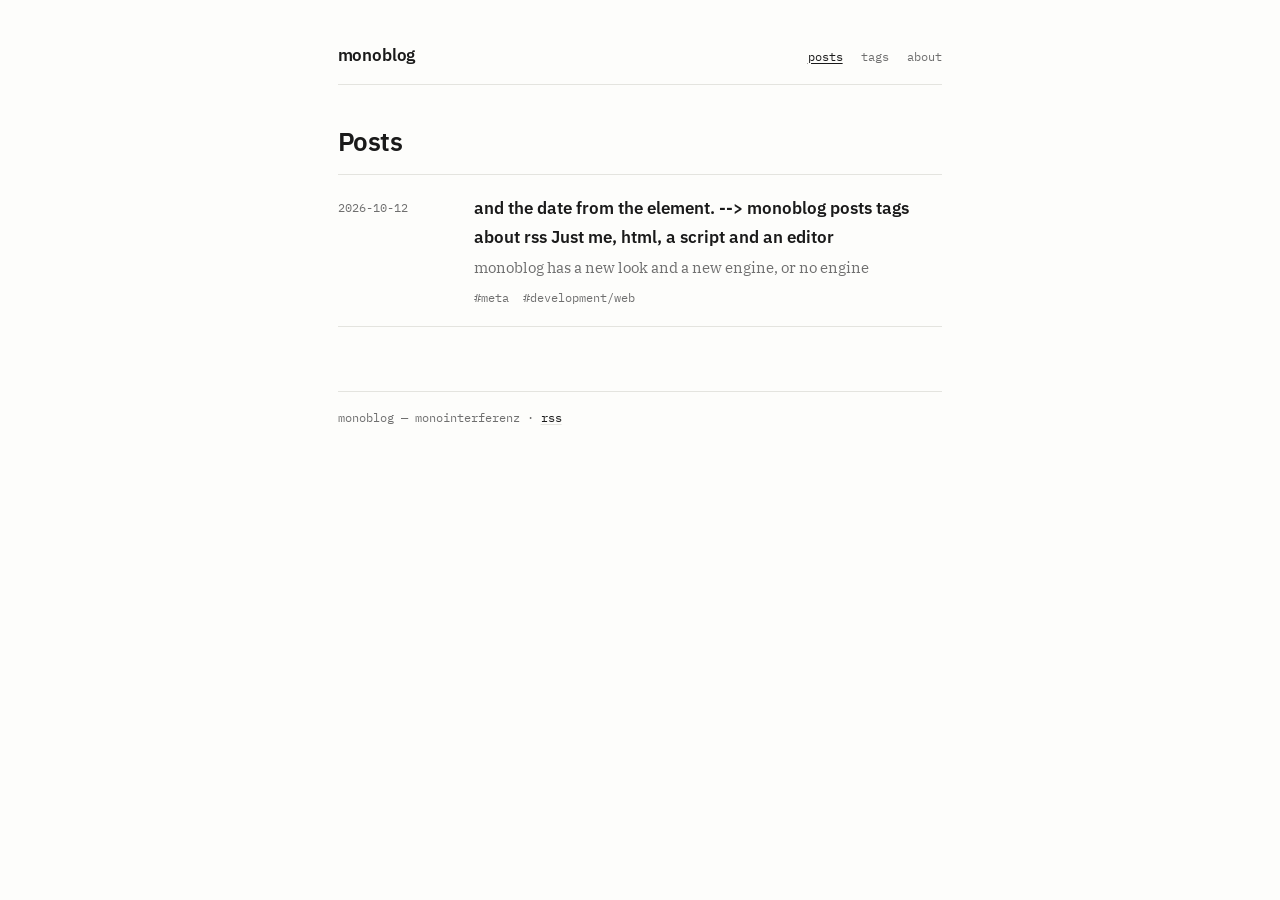
==== index.html @ d0c4cbe8 "Hello World" ====
<!doctype html>
<html lang="en">
<head>
<meta charset="utf-8">
<meta name="viewport" content="width=device-width, initial-scale=1">
<meta name="color-scheme" content="light dark">
<title>monoblog — posts</title>
<meta name="generator" content="yoctoblog">
<link rel="preconnect" href="https://fonts.googleapis.com">
<link rel="preconnect" href="https://fonts.gstatic.com" crossorigin>
<link rel="stylesheet" href="https://fonts.googleapis.com/css2?family=IBM+Plex+Mono:wght@400;500&amp;family=IBM+Plex+Sans:wght@400;500;600&amp;family=IBM+Plex+Serif:ital,wght@0,400;0,600;1,400&amp;display=swap">
<link rel="alternate" type="application/rss+xml" title="monoblog" href="feed.xml">
<link rel="stylesheet" href="style.css">
</head>
<body>
<div class="wrap">
<header class="site-header">
  <a class="site-title" href="index.html">monoblog</a>
  <nav class="site-nav">
    <a href="index.html" aria-current="page">posts</a>
    <a href="tags/index.html">tags</a>
    <a href="about.html">about</a>
  </nav>
</header>
<main>
<h1 class="page-title">Posts</h1>
<ul class="post-list">
  <li class="post-item">
    <time class="post-date" datetime="2026-10-12">2026-10-12</time>
    <div class="post-main">
      <a class="post-title" href="posts/2026-10-12-me-html-editor.html">and the date from the element. --&gt; monoblog posts tags about rss Just me, html, a script and an editor</a>
      <p class="post-summary">monoblog has a new look and a new engine, or no engine</p>
      <p class="post-tags"><a class="tag" href="tags/meta/index.html">#meta</a><a class="tag" href="tags/development/web/index.html">#development/web</a></p>
    </div>
  </li>
</ul>
</main>
<footer class="site-footer">
  <p>monoblog — monointerferenz · <a href="feed.xml">rss</a></p>
</footer>
</div>
</body>
</html>
---- style.css ----
/* ---------------------------------------------------------------------------
   yoctoblog — a small, nearly-plaintext stylesheet
   Fonts: IBM Plex Sans / Serif / Mono (loaded from the CDN in each page head)
   --------------------------------------------------------------------------- */

:root {
  --sans: "IBM Plex Sans", system-ui, -apple-system, "Segoe UI", sans-serif;
  --serif: "IBM Plex Serif", Georgia, "Times New Roman", serif;
  --mono: "IBM Plex Mono", ui-monospace, SFMono-Regular, Menlo, monospace;

  --bg: #fdfdfb;
  --fg: #1a1a1a;
  --muted: #6f6f6f;
  --rule: #e4e4df;
  --accent: #0b5fce;

  --measure: 41rem;
  --pad: clamp(1.1rem, 4vw, 1.6rem);
}

@media (prefers-color-scheme: dark) {
  :root {
    --bg: #121212;
    --fg: #e7e7e3;
    --muted: #9b9b96;
    --rule: #2c2c2c;
    --accent: #8ab4ff;
  }
}

*,
*::before,
*::after { box-sizing: border-box; }

html { -webkit-text-size-adjust: 100%; }

body {
  margin: 0;
  background: var(--bg);
  color: var(--fg);
  font-family: var(--serif);
  font-size: clamp(1rem, 0.96rem + 0.2vw, 1.09rem);
  line-height: 1.65;
  overflow-wrap: break-word;
  text-rendering: optimizeLegibility;
  -webkit-font-smoothing: antialiased;
}

.wrap {
  max-width: var(--measure);
  margin: 0 auto;
  padding: 2.6rem var(--pad) 5rem;
}

.video-container {
  position: relative;
  padding-bottom: 56.25%; /* 16:9 */
  height: 0;
}
.video-container iframe {
  position: absolute;
  top: 0;
  left: 0;
  width: 100%;
  height: 100%;
}

/* --- links ---------------------------------------------------------------- */

a {
  color: var(--fg);
  text-decoration: underline;
  text-decoration-color: var(--rule);
  text-decoration-thickness: 0.06em;
  text-underline-offset: 0.16em;
}
a:hover { text-decoration-color: currentColor; }

:focus-visible {
  outline: 2px solid var(--accent);
  outline-offset: 2px;
  border-radius: 2px;
}

::selection { background: var(--accent); color: #fff; }

/* --- header / footer ------------------------------------------------------ */

.site-header {
  display: flex;
  flex-wrap: wrap;
  align-items: baseline;
  justify-content: space-between;
  gap: 0.5rem 1.5rem;
  padding-bottom: 0.9rem;
  margin-bottom: 2.6rem;
  border-bottom: 1px solid var(--rule);
}

.site-title {
  font-family: var(--sans);
  font-weight: 600;
  font-size: 1.05rem;
  letter-spacing: -0.01em;
  text-decoration: none;
}
.site-title:hover { text-decoration: underline; }

.site-nav {
  display: flex;
  gap: 1.15rem;
  font-family: var(--mono);
  font-size: 0.78rem;
}
.site-nav a { color: var(--muted); text-decoration: none; }
.site-nav a:hover,
.site-nav a[aria-current="page"] { color: var(--fg); text-decoration: underline; }

.site-footer {
  margin-top: 4rem;
  padding-top: 1rem;
  border-top: 1px solid var(--rule);
  font-family: var(--mono);
  font-size: 0.74rem;
  color: var(--muted);
}
.site-footer p { margin: 0; }

/* --- typography ----------------------------------------------------------- */

h1, h2, h3, h4 {
  font-family: var(--sans);
  font-weight: 600;
  line-height: 1.25;
  letter-spacing: -0.015em;
}
h1 { font-size: 1.6rem; margin: 0 0 1rem; }
h2 { font-size: 1.24rem; margin: 2.3rem 0 0.7rem; }
h3 { font-size: 1.05rem; margin: 1.8rem 0 0.5rem; }
p { margin: 0 0 1.1rem; }
ul, ol { margin: 0 0 1.1rem; padding-left: 1.4rem; }
li { margin: 0.25rem 0; }
hr { border: 0; border-top: 1px solid var(--rule); margin: 2.5rem 0; }
.muted { color: var(--muted); }

blockquote {
  margin: 1.5rem 0;
  padding: 0.1rem 0 0.1rem 1.1rem;
  border-left: 2px solid var(--rule);
  color: var(--muted);
}
blockquote p:last-child { margin-bottom: 0; }

img, svg, video { max-width: 100%; height: auto; }

figure { margin: 1.6rem 0; }
figcaption {
  margin-top: 0.45rem;
  font-family: var(--mono);
  font-size: 0.74rem;
  color: var(--muted);
}

table { width: 100%; border-collapse: collapse; font-size: 0.92rem; }
th, td { text-align: left; padding: 0.4rem 0.6rem; border-bottom: 1px solid var(--rule); }

code, kbd, samp { font-family: var(--mono); font-size: 0.85em; }
code { background: rgba(0, 0, 0, 0.045); padding: 0.08em 0.32em; border-radius: 3px; }
pre {
  font-family: var(--mono);
  font-size: 0.82rem;
  line-height: 1.55;
  background: rgba(0, 0, 0, 0.04);
  border-radius: 4px;
  padding: 0.9rem 1rem;
  margin: 0 0 1.2rem;
  overflow-x: auto;
}
pre code { background: none; padding: 0; font-size: inherit; }

@media (prefers-color-scheme: dark) {
  code { background: rgba(255, 255, 255, 0.08); }
  pre { background: rgba(255, 255, 255, 0.06); }
}

/* --- page title ----------------------------------------------------------- */

.page-title { font-family: var(--sans); }

/* --- post list (front page & tag pages) ----------------------------------- */

.post-list { list-style: none; margin: 0; padding: 0; }

.post-item {
  display: grid;
  grid-template-columns: 7rem 1fr;
  column-gap: 1.5rem;
  padding: 1.15rem 0;
  border-bottom: 1px solid var(--rule);
}
.post-item:first-child { border-top: 1px solid var(--rule); }

.post-date {
  font-family: var(--mono);
  font-size: 0.76rem;
  color: var(--muted);
  padding-top: 0.25rem;
  white-space: nowrap;
}

.post-title {
  font-family: var(--sans);
  font-weight: 600;
  font-size: 1.06rem;
  text-decoration: none;
}
.post-title:hover { text-decoration: underline; }

.post-summary {
  margin: 0.3rem 0 0;
  color: var(--muted);
  font-size: 0.95rem;
  line-height: 1.55;
}

.post-tags {
  display: flex;
  flex-wrap: wrap;
  gap: 0.15rem 0.9rem;
  margin: 0.5rem 0 0;
  font-family: var(--mono);
  font-size: 0.74rem;
}
.post-tags .tag { color: var(--muted); text-decoration: none; }
.post-tags .tag:hover { color: var(--fg); text-decoration: underline; }

@media (max-width: 34rem) {
  .post-item { grid-template-columns: 1fr; row-gap: 0.15rem; }
  .post-date { padding-top: 0; }
}

/* --- tag tree (tags index) ------------------------------------------------ */

.tag-tree {
  list-style: none;
  margin: 0;
  padding: 0;
  font-family: var(--mono);
  font-size: 0.85rem;
}
.tag-tree ul {
  list-style: none;
  margin: 0.15rem 0 0.15rem 0.35rem;
  padding-left: 0.9rem;
  border-left: 1px solid var(--rule);
}
.tag-tree li { padding: 0.16rem 0; }
.tag-tree a { text-decoration: none; }
.tag-tree a:hover { text-decoration: underline; }
.tag-count { color: var(--muted); }

.subtags {
  display: flex;
  flex-wrap: wrap;
  align-items: baseline;
  gap: 0.15rem 0.9rem;
  margin: 0 0 1.6rem;
  font-family: var(--mono);
  font-size: 0.76rem;
}
.subtags .label { color: var(--muted); }
.subtags .tag { color: var(--muted); text-decoration: none; }
.subtags .tag:hover { color: var(--fg); text-decoration: underline; }

/* --- breadcrumb ----------------------------------------------------------- */

.breadcrumb {
  margin: 0 0 0.7rem;
  font-family: var(--mono);
  font-size: 0.76rem;
  color: var(--muted);
}
.breadcrumb a { color: var(--muted); }
.breadcrumb .sep { padding: 0 0.35rem; color: var(--rule); }
.breadcrumb .current { color: var(--fg); }

.tag-count { font-family: var(--mono); font-size: 0.76rem; }

/* --- single post ---------------------------------------------------------- */

.post-header { margin-bottom: 2rem; }
.post-header h1 { margin-bottom: 0.35rem; }
.post-header .post-date { display: block; padding-top: 0; }

.post-footer {
  display: flex;
  flex-wrap: wrap;
  align-items: baseline;
  gap: 0.15rem 1rem;
  margin-top: 3rem;
  padding-top: 1rem;
  border-top: 1px solid var(--rule);
}
.post-footer .label {
  font-family: var(--mono);
  font-size: 0.74rem;
  color: var(--muted);
}
.post-footer .post-tags { margin: 0; }

/* --- syntax highlighting (Prism token classes) ---------------------------- */
/* We skip Prism's own theme and colour the tokens to match the site. */

:root {
  --code-comment: #6e7781;
  --code-keyword: #cf222e;
  --code-string: #0a3069;
  --code-number: #0550ae;
  --code-function: #8250df;
  --code-tag: #116329;
}

@media (prefers-color-scheme: dark) {
  :root {
    --code-comment: #8b949e;
    --code-keyword: #ff7b72;
    --code-string: #a5d6ff;
    --code-number: #79c0ff;
    --code-function: #d2a8ff;
    --code-tag: #7ee787;
  }
}

.token.comment,
.token.prolog,
.token.doctype,
.token.cdata { color: var(--code-comment); font-style: italic; }

.token.punctuation { color: var(--muted); }

.token.keyword,
.token.atrule,
.token.rule { color: var(--code-keyword); }

.token.string,
.token.char,
.token.attr-value,
.token.builtin,
.token.inserted,
.token.selector { color: var(--code-string); }

.token.number,
.token.boolean,
.token.constant,
.token.symbol { color: var(--code-number); }

.token.function,
.token.class-name { color: var(--code-function); }

.token.tag,
.token.attr-name,
.token.property,
.token.variable,
.token.regex { color: var(--code-tag); }

.token.operator,
.token.entity,
.token.url { color: var(--fg); }

.token.deleted { color: var(--code-keyword); }
.token.important { font-weight: 600; }
.token.italic { font-style: italic; }
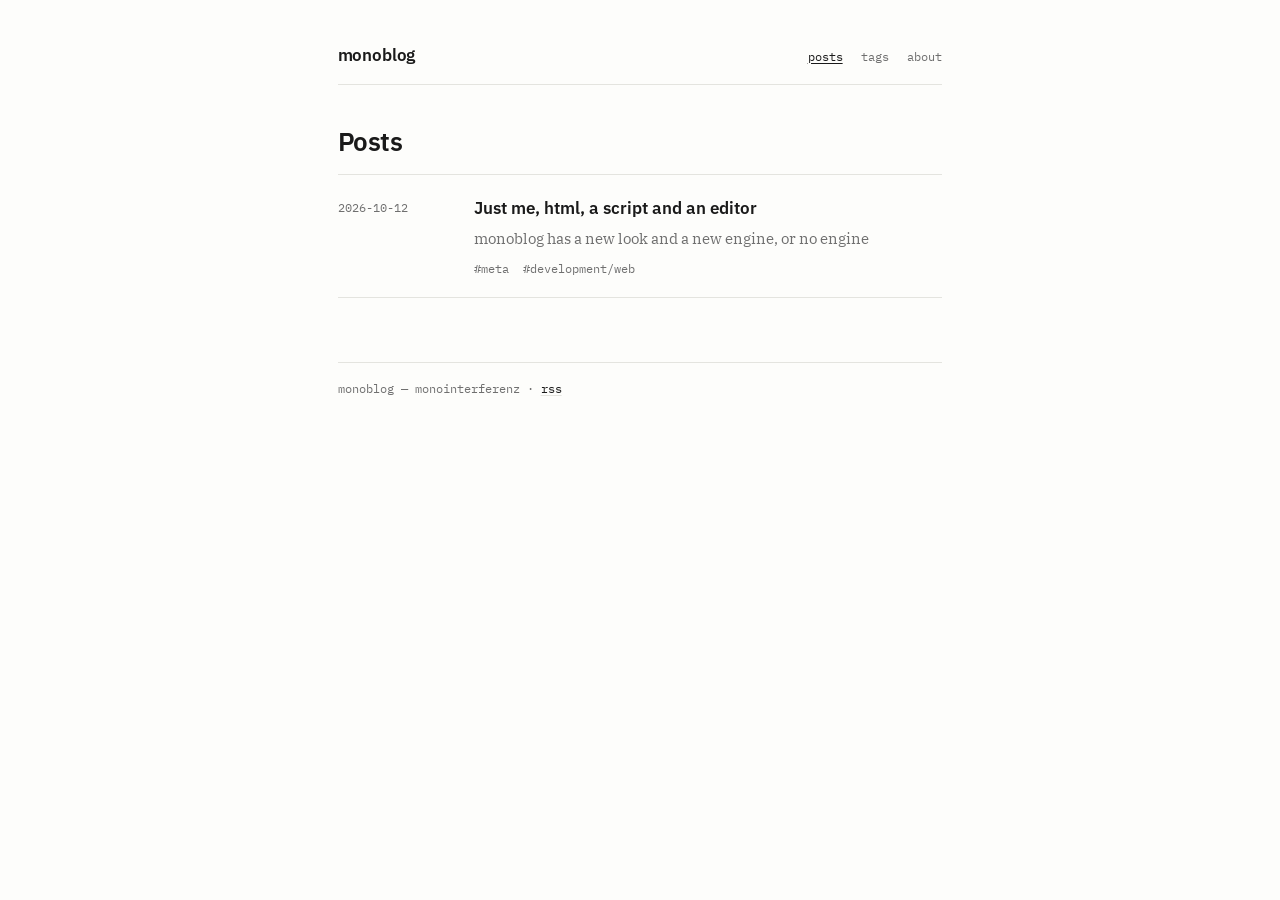
==== commit 512fe987: "Hello World" ====
--- a/index.html
+++ b/index.html
@@ -28,7 +28,7 @@
   <li class="post-item">
     <time class="post-date" datetime="2026-10-12">2026-10-12</time>
     <div class="post-main">
-      <a class="post-title" href="posts/2026-10-12-me-html-editor.html">and the date from the element. --&gt; monoblog posts tags about rss Just me, html, a script and an editor</a>
+      <a class="post-title" href="posts/2026-10-12-me-html-editor.html">Just me, html, a script and an editor</a>
       <p class="post-summary">monoblog has a new look and a new engine, or no engine</p>
       <p class="post-tags"><a class="tag" href="tags/meta/index.html">#meta</a><a class="tag" href="tags/development/web/index.html">#development/web</a></p>
     </div>
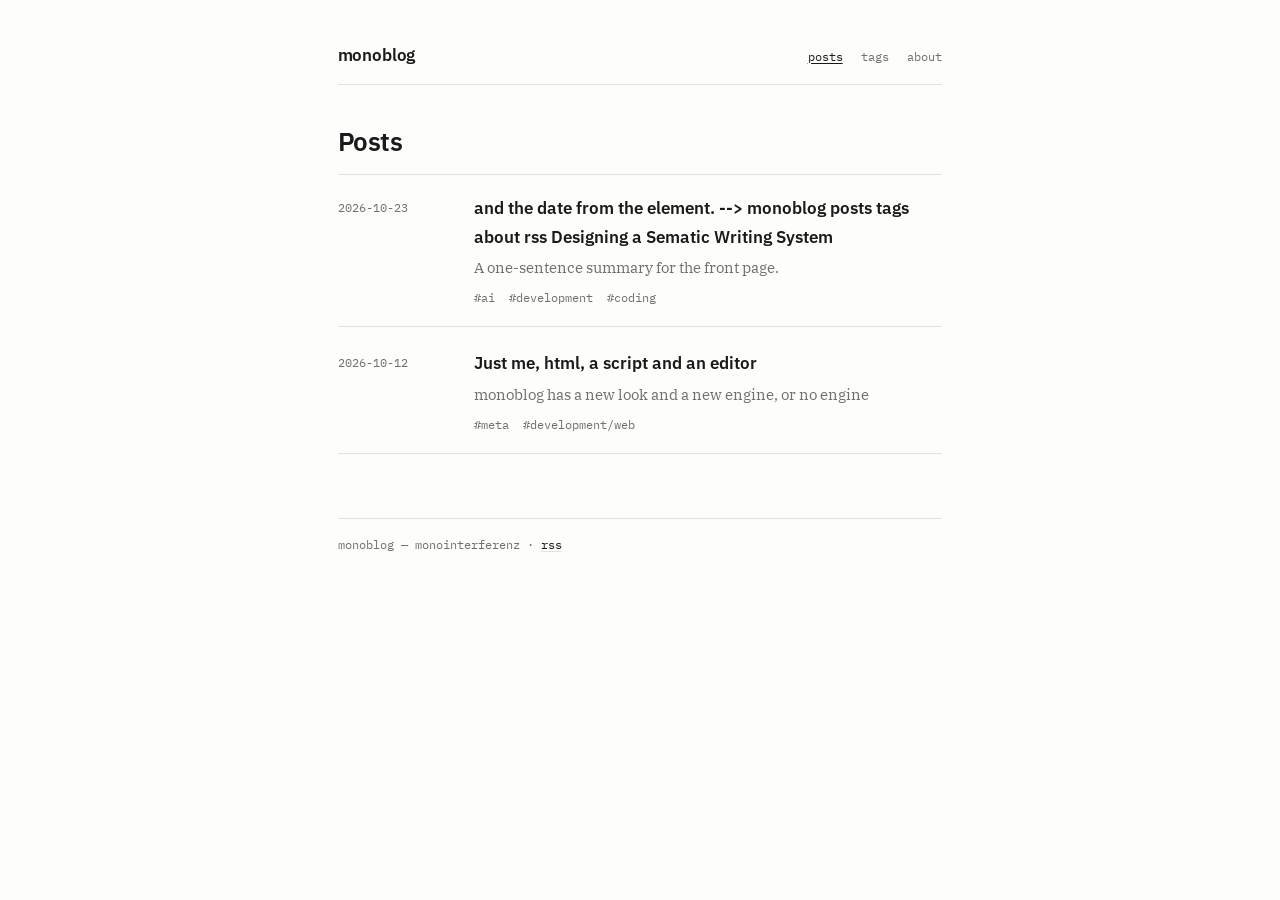
==== commit 90f1dd49: "New Post" ====
--- a/index.html
+++ b/index.html
@@ -26,6 +26,14 @@
 <h1 class="page-title">Posts</h1>
 <ul class="post-list">
   <li class="post-item">
+    <time class="post-date" datetime="2026-10-23">2026-10-23</time>
+    <div class="post-main">
+      <a class="post-title" href="posts/2026-10-23-designing_a_sematic_writing_system.html">and the date from the element. --&gt; monoblog posts tags about rss Designing a Sematic Writing System</a>
+      <p class="post-summary">A one-sentence summary for the front page.</p>
+      <p class="post-tags"><a class="tag" href="tags/ai/index.html">#ai</a><a class="tag" href="tags/development/index.html">#development</a><a class="tag" href="tags/coding/index.html">#coding</a></p>
+    </div>
+  </li>
+  <li class="post-item">
     <time class="post-date" datetime="2026-10-12">2026-10-12</time>
     <div class="post-main">
       <a class="post-title" href="posts/2026-10-12-me-html-editor.html">Just me, html, a script and an editor</a>
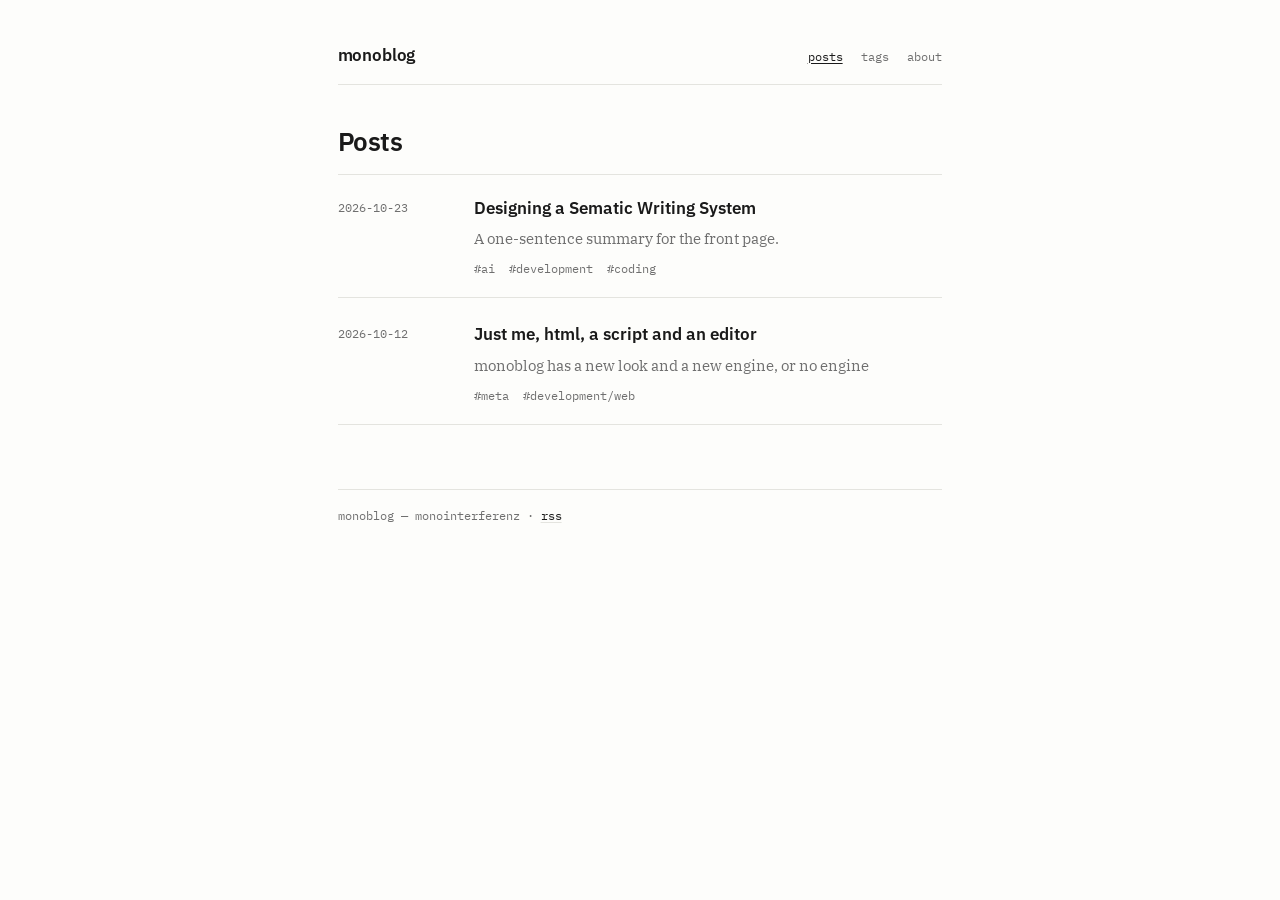
==== commit 7a9db0e5: "Update Post" ====
--- a/index.html
+++ b/index.html
@@ -28,7 +28,7 @@
   <li class="post-item">
     <time class="post-date" datetime="2026-10-23">2026-10-23</time>
     <div class="post-main">
-      <a class="post-title" href="posts/2026-10-23-designing_a_sematic_writing_system.html">and the date from the element. --&gt; monoblog posts tags about rss Designing a Sematic Writing System</a>
+      <a class="post-title" href="posts/2026-10-23-designing_a_sematic_writing_system.html">Designing a Sematic Writing System</a>
       <p class="post-summary">A one-sentence summary for the front page.</p>
       <p class="post-tags"><a class="tag" href="tags/ai/index.html">#ai</a><a class="tag" href="tags/development/index.html">#development</a><a class="tag" href="tags/coding/index.html">#coding</a></p>
     </div>
